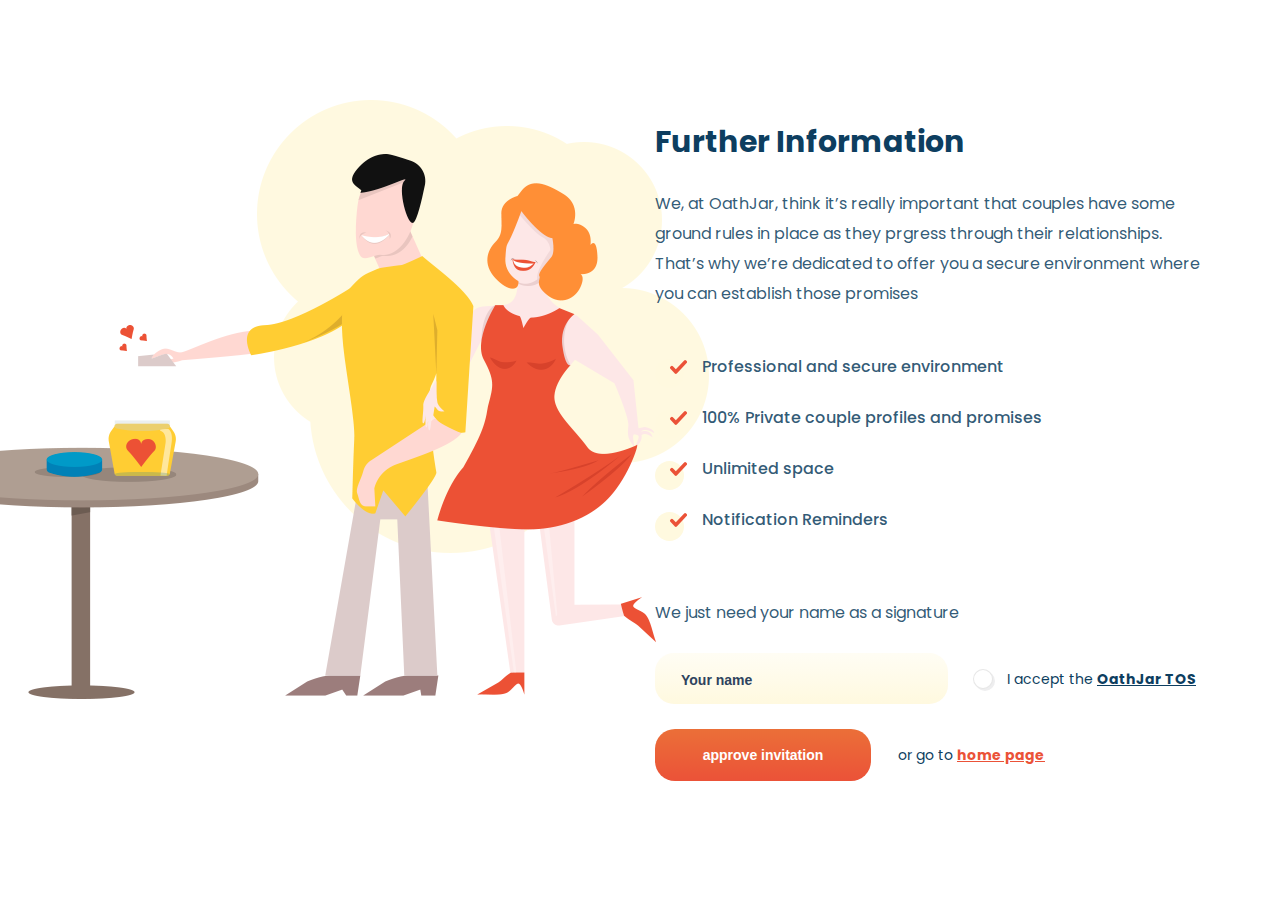
==== HTML_CSS/Invitation_project/index.html @ 03084b68 "add invitation project" ====
<!DOCTYPE html>
<html lang="en">
<head>
    <meta charset="UTF-8">
    <meta name="viewport" content="width=device-width, initial-scale=1.0">
    <title>Document</title>
    <link rel="stylesheet" href="./css/main.css">
    <link rel="stylesheet" href="./css/header.css">
    <link rel="stylesheet" href="./css/further-information.css">
    <link rel="preconnect" href="https://fonts.gstatic.com">
<link href="https://fonts.googleapis.com/css2?family=Poppins:wght@300;400;500;700&display=swap" rel="stylesheet">
</head>
<body>

    <header class="header hidden">
        <div class="container">

            <!-- Logo wrapper -->
            <div class="logo-wrapper">
               <div class="logo">
                   <img src="./img/logo.png" alt="Logo">
               </div>

               <div class="promises-counter">
                   <div class="promises-counter_icon">
                       <img src="./img/icons/promise_icon.svg" alt="promise_icon">
                   </div>
                <div class="promises-counter_number">31,122 +</div>
                   <div class="promises-counter_description">promises</div>
               </div>
            </div>
            <!-- //Logo wrapper -->

            <!-- Header content -->
            <div class="header-content">
                <img class="header_mail-icon" src="./img/header/header-mail-img.png" alt="Header mail">
                <div class="header-invite">You got an Invite!</div>
                <div class="header-title">You have been invited to confirm
                    the following relationship
                </div>
                
            </div>
            <!-- //Header content -->

            <!-- Header mail and Name -->
            <div class="header-names">
                <div class="header-names-left">
                    <div class="header-names__name"> John Smith</div>
                    <div class="header-names__mail">johnsmith@gmail.com</div>
                </div>
                <div class="header-names-button"></div>
                <div class="header-names-right">
                    <div class="header-names__name">Janice Smith</div>
                    <div class="header-names__mail">janicesmith@hotmail.com</div>
                </div>
            </div>   
            <!-- //Header mail and Name -->

            <!-- Scroll section -->
            <div class="scroll">
                <div class="scroll-description">There’s a message inside</div>
                <div class="scroll-bg">
                    <div class="scroll-title">Hi Janice! Check out this great website</div>
                </div>
            </div>
            <!-- //Scroll section -->

            <div class="link-circle">
                <div class="link-circle-inner"></div>
            </div>

        </div>
    </header>
    
    <div class="further-information-wrapper">
            <div class="container">
                <div class="further-information-content">
                    <h2 class="title-2">Further Information</h2>

                    <p>
                        We, at OathJar, think it’s really important that 
                    couples have some ground rules in place as they prgress
                    through their relationships. That’s why we’re dedicated
                    to offer you a secure environment where you can establish
                    those promises
                    </p>

                    <ul class="checklist">
                        <li>Professional and secure environment</li>
                        <li>100% Private couple profiles and promises</li>
                        <li>Unlimited space</li>
                        <li>Notification Reminders</li>
                    </ul>  
                    
                      <p>We just need your name as a signature</p>

                      <form class="form" action="">
                          <div class="form-group">
                            <input class="input" type="text" placeholder="Your name">
                            <label class="form-label">
                                <input class="checkbox" type="checkbox">
                                <span class="checkbox-fake"></span>
                                <span class="checkbox-description">
                                    I accept the <a href="#">OathJar TOS</a> 
                                </span>
                            </label>
                        </div>
                        <div class="form-group">
                            <input class="submit" type="submit" value="approve invitation">
                            <div class="form-notice">or go to <a href="#">home page</a></div>
                        </div>
                      </form>

                </div>
            </div>
    </div>

</body>
</html>
---- HTML_CSS/Invitation_project/css/main.css ----
* {
  box-sizing: border-box;
}

body {
  margin: 0;
  padding: 0;
  font-family: "Poppins", sans-serif;
}

.container {
  width: 1140px;
  margin: 0 auto;
}

.hidden {
  display: none;
}

.title-2 {
  color: #0d3e60;
  font-size: 30px;
  font-weight: 700;
  line-height: 24px;
  margin-bottom: 35px;
}

.checklist {
  margin: 0;
  padding: 0;
  padding-top: 15px;
  margin-bottom: 60px;
  font-family: Poppins;
  font-size: 16px;
  font-weight: 500;
  line-height: 36px;
  list-style-type: none;
}

.checklist li {
  margin-bottom: 15px;
  position: relative;
  padding-left: 47px;
}

.checklist li::before {
  display: block;
  width: 32px;
  height: 29px;
  content: "";
  left: 0;
  top: 10px;
  position: absolute;
  background-image: url("../img/icons/tickbox.svg");
  background-repeat: no-repeat;
  background-position: center;
}

.form {
}
.input {
  width: 293px;
  height: 51px;
  padding-left: 26px;
  padding-right: 26px;
  padding-top: 5px;
  border-radius: 19px;
  border: none;
  background-color: #fff9df;
  background-image: linear-gradient(to top, #fff9df 0%, #fffdf4 100%);
  /* Style for "Your name" */
  color: #2e435e;
  font-size: 14px;
  font-weight: 700;
  line-height: 1;
  margin-right: 25px;
}

::placeholder {
  color: #2e435e;
}

.input:focus {
  outline: none;
}

.checkbox {
  display: none;
}

.checkbox-fake {
  border-radius: 20px;
  display: inline-block;
  vertical-align: middle;
  margin-right: 10px;
  width: 20px;
  height: 20px;
  box-shadow: 2px 2px 0 rgba(14, 15, 33, 0.07);
  border: 1px solid rgba(194, 194, 194, 0.4);
  background-color: #ffffff;
  position: relative;
}

.checkbox-fake::after {
  content: "";
  border-radius: 8px;
  display: block;
  width: 0px;
  height: 0px;
  background-color: #eb5238;
  left: 50%;
  top: 50%;
  position: absolute;
  transform: translate(-50%, -50%);
  transition: 0.2s ease-in;
}

.checkbox:checked + .checkbox-fake::after {
  width: 11px;
  height: 11px;
}

.checkbox-description {
  color: #0d3e60;
  font-size: 14px;
  font-weight: 400;
  line-height: 30px;
  display: inline-block;
  vertical-align: middle;
}

.checkbox-description a {
  color: #0d3e60;
  font-weight: 700;
  text-decoration: underline;
}

.submit {
  /* Style for "approve in" */
  color: #ffffff;
  font-size: 14px;
  font-weight: 700;
  line-height: 30px;
  margin-right: 27px;

  /* Button style */
  border: none;
  cursor: pointer;
  width: 216px;
  height: 52px;
  border-radius: 20px;
  background-color: #eb5238;
  background-image: linear-gradient(to top, #eb5238 0%, #eb6f38 100%);
}

.submit:hover {
  background-image: linear-gradient(to top, #eb6f38 0%, #eb5238 100%);
}

.submit:focus {
  outline: none;
}

.form-label {
  cursor: pointer;
}

.form-notice {
  /* Style for "or go to h" */
  color: #0d3e60;
  font-size: 14px;
  font-weight: 400;
  line-height: 24px;
}

.form-notice a {
  /* Text style for "home page" */
  font-weight: 700;
  text-decoration: underline;
  color: #eb5238;
}

.form-group {
  display: flex;
  flex-direction: row;
  align-items: center;
  margin-bottom: 25px;
}
---- HTML_CSS/Invitation_project/css/header.css ----
.header {
  position: relative;
  padding-top: 92px;
  padding-bottom: 410px;
  width: 100%;
  /* height: 1195px; */
  background-color: #fffef9;
  background-image: url("../img/illustration/illustration_header.png"),
    linear-gradient(to top, #ffffff 0%, #fff9df 100%);
  background-repeat: no-repeat;
  background-position: center bottom, top left;
  background-size: 100% auto;
}

.logo-wrapper {
  display: flex;
  justify-content: space-between;
  align-items: flex-end;
  margin-bottom: 23px;
}

.promises-counter_icon {
  margin-bottom: 8px;
}
.promises-counter_number {
  color: #0d3e60;
  font-size: 20px;
  font-weight: 700;
  line-height: 1;
  margin-bottom: 4px;
}
.promises-counter_description {
  color: #0d3e60;
  font-size: 16px;
  font-weight: 300;
  line-height: 1;
}

.header-content {
  text-align: center;
  max-width: 650px;
  margin-left: auto;
  margin-right: auto;
}

.header_mail-icon {
  margin-bottom: 30px;
}

.header-invite {
  color: #eb5238;
  font-size: 20px;
  font-weight: 300;
  line-height: 1;
  margin-bottom: 21px;
}

.header-title {
  color: #0d3e60;
  font-size: 38px;
  font-weight: 700;
  line-height: 1;
  margin-bottom: 36px;
}

.header-names {
  display: block;
  margin-bottom: 60px;
  margin-left: auto;
  margin-right: auto;
  display: flex;
  justify-content: center;
}

.header-names-left {
  text-align: right;
}

.header-names-right {
  text-align: left;
}

.header-names__name {
  color: #eb5238;
  font-size: 22px;
  font-weight: 700;
  line-height: 40px;
}

.header-names__mail {
  color: #0d3e60;
  font-size: 16px;
  font-weight: 700;
  line-height: 36px;
}

.header-names-button {
  width: 91px;
  height: 91px;
  margin-left: 37px;
  margin-right: 37px;
  background-color: #ed543a;
  border-radius: 60px;
  background-image: url("../img/icons/icon-heart.svg");
  background-repeat: no-repeat;
  background-position: center;
  position: relative;
}
.header-names-button::after {
  content: "+";
  display: block;
  position: absolute;
  width: 37px;
  height: 37px;
  background-color: #ffcc36;
  border-radius: 20px;
  bottom: 15px;
  left: 50%;
  transform: translate(-50%, 100%);
  /* Style for "+" */
  color: #ffffff;
  font-size: 30px;
  font-weight: 300;
  line-height: 37px;
  text-align: center;
}

.scroll-description {
  color: #0d3e60;
  font-size: 16px;
  font-weight: 300;
  line-height: 24px;
  margin-bottom: 16px;
  text-align: center;
}

.scroll-bg {
  /* Style for "scroll bod" */
  max-width: 750px;
  height: 122px;
  background-color: #fff9df;
  position: relative;
  text-align: center;
  padding: 0 50px;
  display: flex;
  justify-content: center;
  align-items: center;
  margin-left: auto;
  margin-right: auto;
}

.scroll-bg::before {
  content: "";
  width: 73px;
  height: 174px;
  display: block;
  position: absolute;
  top: -28px;
  left: -23px;
  background-image: url("../img/header/left_scroll.svg");
  background-repeat: no-repeat;
  background-position: center;
}

.scroll-bg::after {
  content: "";
  width: 73px;
  height: 174px;
  display: block;
  position: absolute;
  top: -28px;
  right: -23px;
  background-image: url("../img/header/right_scroll.svg");
  background-repeat: no-repeat;
  background-position: center;
}

.scroll-title {
  color: #8d8b80;
  font-size: 18px;
  font-weight: 500;
  line-height: 24px;
}

.link-circle {
  display: block;
  width: 81px;
  height: 81px;
  border-radius: 50px;
  background-color: rgba(235, 82, 56, 0.2);
  position: absolute;
  bottom: 0;
  left: 50%;
  transform: translateX(-50%);
}

.link-circle-inner {
  width: 55px;
  height: 55px;
  background-color: #eb5238;
  border-radius: 50px;
  background-image: url("../img/icons/arrow-down.svg");
  background-repeat: no-repeat;
  background-position: center;
  position: absolute;
  left: 13px;
  top: 13px;
  z-index: 2;
}
---- HTML_CSS/Invitation_project/css/further-information.css ----
.further-information-wrapper {
  background-image: url("../img/illustration/illustration.png");
  background-repeat: no-repeat;
  background-position: left 100px;
  padding-top: 105px;
  padding-bottom: 65px;
}

.further-information-content {
  width: 555px;
  margin-left: auto;
  color: rgba(13, 62, 96, 0.86);
  font-size: 16px;
  font-weight: 400;
  line-height: 1.875;
  margin-bottom: 40px;
}

.further-information-content p {
  margin-bottom: 25px;
}
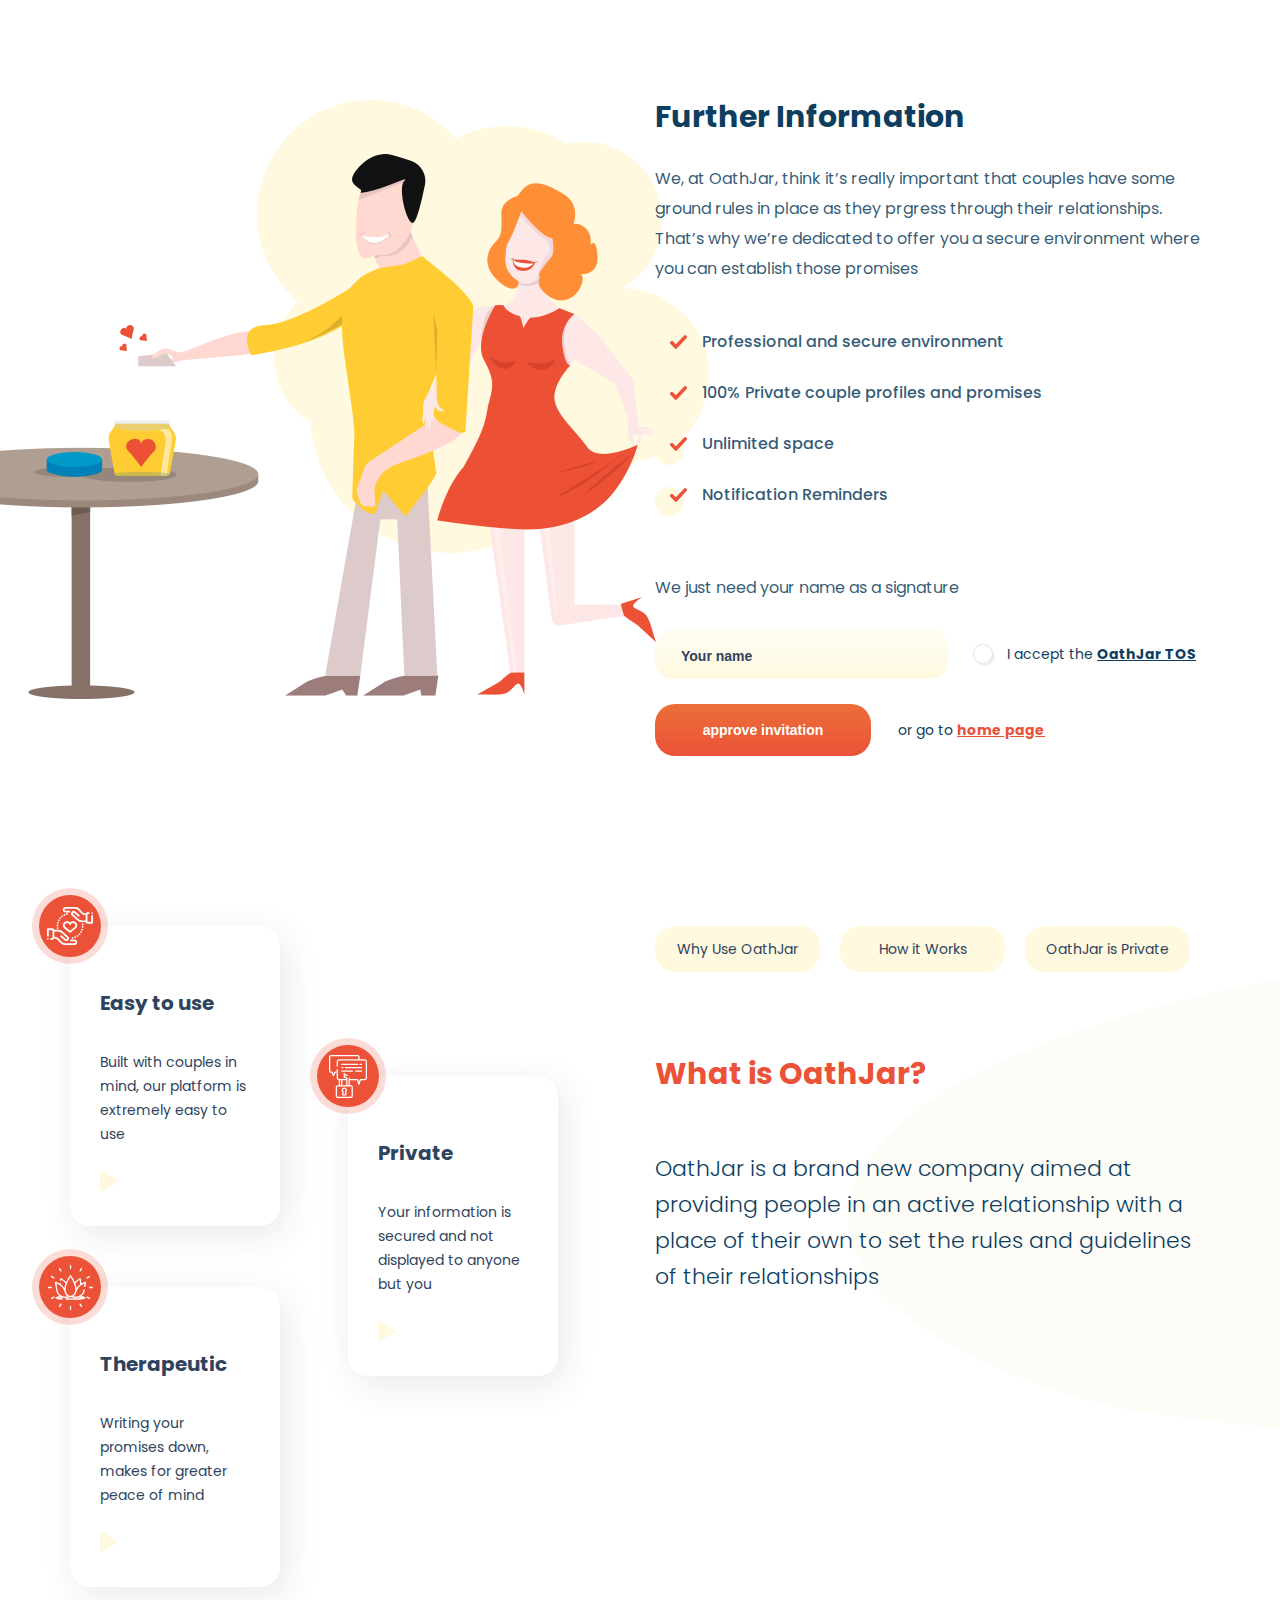
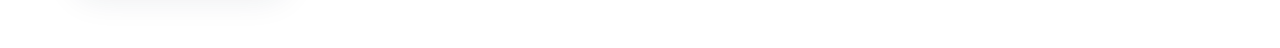
==== commit 890bb3a9: "change about section" ====
--- a/HTML_CSS/Invitation_project/index.html
+++ b/HTML_CSS/Invitation_project/index.html
@@ -7,6 +7,8 @@
     <link rel="stylesheet" href="./css/main.css">
     <link rel="stylesheet" href="./css/header.css">
     <link rel="stylesheet" href="./css/further-information.css">
+    <link rel="stylesheet" href="./css/about.css">
+    <link rel="stylesheet" href="./css/card.css">
     <link rel="preconnect" href="https://fonts.gstatic.com">
 <link href="https://fonts.googleapis.com/css2?family=Poppins:wght@300;400;500;700&display=swap" rel="stylesheet">
 </head>
@@ -115,5 +117,93 @@
             </div>
     </div>
 
+    <div class="about-wrapper">
+        <div class="container justify-between">
+            <div class="about-cards">
+
+                <!-- cards-1-column -->
+                <div class="cards-1-column">
+                    <div class="card">
+                        <div class="card-circle">
+                            <div class="card-circle-inner">
+                                <!-- <img src="./img/icons-cards/icon-easy-to-use.svg" alt="Easy to use"> -->
+                               <svg xmlns="http://www.w3.org/2000/svg" width="46" height="38" viewBox="0 0 46 38"><g><g><path class="svg-path" fill="#fff" d="M30.224 35.291c0 1.494-1.244 2.709-2.772 2.709h-9.384a6.574 6.574 0 0 1-5.02-2.3l-2.244-2.636a4.765 4.765 0 0 0-3.612-1.666 2.23 2.23 0 0 1-2.065 1.363h-.933a.888.888 0 0 1-.898-.878c0-.484.402-.877.898-.877h.933c.237 0 .43-.189.43-.42V23.55a.426.426 0 0 0-.43-.42h-3.33v5.54a.888.888 0 0 1-.899.878.888.888 0 0 1-.898-.877v-6.42c0-.484.402-.877.898-.877h4.229c.922 0 1.714.55 2.052 1.332h3.482c2.1 0 4.087.784 5.597 2.209l4.844 4.567a2.59 2.59 0 0 1 .108 3.66 2.703 2.703 0 0 1-1.97.84 2.704 2.704 0 0 1-1.81-.686l-3.802-3.406a.864.864 0 0 1-.055-1.24.913.913 0 0 1 1.269-.054l3.802 3.406a.899.899 0 0 0 1.245-.051.853.853 0 0 0-.035-1.205l-4.843-4.568a6.309 6.309 0 0 0-4.35-1.717H7.354v5.185a6.568 6.568 0 0 1 4.831 2.296l2.244 2.635a4.765 4.765 0 0 0 3.64 1.667h9.383a.966.966 0 0 0 .976-.953.966.966 0 0 0-.976-.953h-3.486a.888.888 0 0 1-.898-.878c0-.485.402-.878.898-.878h3.486c1.529 0 2.772 1.215 2.772 2.71zM46 8.986v6.762a.888.888 0 0 1-.898.878h-4.23c-.92 0-1.713-.55-2.051-1.332h-3.483a8.12 8.12 0 0 1-5.597-2.209l-4.843-4.568a2.59 2.59 0 0 1-.108-3.66 2.73 2.73 0 0 1 3.78-.153l3.802 3.405c.366.328.39.883.055 1.24a.913.913 0 0 1-1.27.055l-3.802-3.406a.899.899 0 0 0-1.245.05.853.853 0 0 0 .036 1.206l4.843 4.568a6.31 6.31 0 0 0 4.35 1.716h3.307V8.353a6.567 6.567 0 0 1-4.832-2.295L31.57 3.422a4.765 4.765 0 0 0-3.639-1.667h-9.383a.966.966 0 0 0-.976.953c0 .526.438.954.976.954h3.837c.496 0 .898.393.898.878a.888.888 0 0 1-.898.877h-3.837c-1.529 0-2.772-1.215-2.772-2.708 0-1.494 1.243-2.71 2.772-2.71h9.383c1.946 0 3.776.84 5.02 2.3l2.245 2.636a4.764 4.764 0 0 0 3.612 1.667 2.23 2.23 0 0 1 2.065-1.364h.867c.496 0 .898.394.898.878a.888.888 0 0 1-.898.878h-.867a.426.426 0 0 0-.43.42v7.036c0 .232.193.42.43.42h3.33V8.986c0-.485.402-.878.898-.878.497 0 .899.393.899.878zm-17.446 22.03l-.019.008a.913.913 0 0 1-.358.074.9.9 0 0 1-.824-.528.87.87 0 0 1 .465-1.155.906.906 0 0 1 1.187.439.871.871 0 0 1-.45 1.162zm2.499-1.417l-.011.009a.908.908 0 0 1-.53.17.904.904 0 0 1-.726-.36.865.865 0 0 1 .194-1.227.916.916 0 0 1 1.258.185.861.861 0 0 1-.185 1.223zm-5.251 2.28l-.027.006a.893.893 0 0 1-1.051-.697.879.879 0 0 1 .708-1.026.899.899 0 0 1 1.061.677.877.877 0 0 1-.691 1.04zm7.38-4.174a.905.905 0 0 1-.675.298.907.907 0 0 1-.587-.213.864.864 0 0 1-.074-1.259.913.913 0 0 1 1.269-.064.864.864 0 0 1 .066 1.238zm-.56-.49l-.11-.096.1.088zM36 22.801l-.004.012a.896.896 0 0 1-1.123.58.874.874 0 0 1-.594-1.096.904.904 0 0 1 1.121-.588c.475.14.744.628.6 1.092zm-.175-4.603a.893.893 0 0 1-1.04-.698.879.879 0 0 1 .697-1.034.898.898 0 0 1 1.069.713.88.88 0 0 1-.726 1.019zm.718 1.832a.89.89 0 0 1-.949.813.885.885 0 0 1-.84-.962.894.894 0 0 1 .973-.798.884.884 0 0 1 .816.947zm-1.684 5.373l-.781-.433.78.434a.895.895 0 0 1-.785.457.916.916 0 0 1-.43-.107.871.871 0 0 1-.36-1.194l.013-.022a.91.91 0 0 1 1.225-.331c.431.239.583.774.338 1.196zM17.827 8.67a.916.916 0 0 1-1.21-.391.865.865 0 0 1 .399-1.176l.008-.004a.908.908 0 0 1 1.205.393.868.868 0 0 1-.402 1.178zm2.34-.85a.894.894 0 0 1-1.092-.631.878.878 0 0 1 .647-1.07l.02-.005a.9.9 0 0 1 1.086.646.877.877 0 0 1-.662 1.06zm-4.448 2.17l-.012.01a.909.909 0 0 1-.559.19.905.905 0 0 1-.703-.33.864.864 0 0 1 .143-1.234l.56.687-.557-.689a.914.914 0 0 1 1.262.134.863.863 0 0 1-.134 1.232zm-4.022 6.08a.896.896 0 0 1-1.084.64.876.876 0 0 1-.661-1.059l.009-.032a.9.9 0 0 1 1.103-.616.876.876 0 0 1 .633 1.067zm-.36 2.428a.89.89 0 0 1-.898.846h-.027a.887.887 0 0 1-.87-.936.891.891 0 0 1 .95-.826.886.886 0 0 1 .845.916zm1.24-4.717a.912.912 0 0 1-1.2.396.868.868 0 0 1-.41-1.175l.014-.028a.909.909 0 0 1 1.213-.37.868.868 0 0 1 .383 1.177zm1.362-2.059a.906.906 0 0 1-.702.33.907.907 0 0 1-.558-.19.864.864 0 0 1-.146-1.233l.018-.022a.913.913 0 0 1 1.266-.115c.38.308.433.858.122 1.23zM10.78 21.957a.888.888 0 0 1-1.042-.705l-.001-.009a.88.88 0 0 1 .726-1.019.897.897 0 0 1 1.042.71.883.883 0 0 1-.725 1.023zm19.475-3.61c0 1.09-.435 2.115-1.226 2.885a.897.897 0 0 1-.074.065l-5.337 4.154a.91.91 0 0 1-1.117.001l-5.12-3.96-.017-.014a4.03 4.03 0 0 1-1.502-3.132c0-2.247 1.872-4.076 4.172-4.076 1.17 0 2.253.471 3.025 1.266a4.207 4.207 0 0 1 3.024-1.266c2.3 0 4.172 1.829 4.172 4.076zm-1.797 0c0-1.28-1.065-2.321-2.375-2.321a2.37 2.37 0 0 0-2.194 1.433.899.899 0 0 1-.83.542.899.899 0 0 1-.83-.542 2.37 2.37 0 0 0-2.195-1.433c-1.31 0-2.375 1.041-2.375 2.32 0 .687.309 1.334.847 1.777l4.551 3.52 4.736-3.686c.43-.434.665-1.005.665-1.61zM.9 31.009c.494 0 .894.391.894.875 0 .482-.4.874-.895.874a.885.885 0 0 1-.895-.874c0-.484.4-.875.895-.875zM45.1 5.242c.495 0 .896.391.896.874s-.401.875-.896.875a.885.885 0 0 1-.895-.875c0-.483.4-.874.895-.874z"/></g></g></svg>
+    
+                            </div>
+                        </div>
+                        <div class="card__title">Easy to use</div>
+                        <div class="card__content">Built with couples in mind, our platform is extremely easy to use</div>
+                        <div class="card__read-more">
+                            <a class="card__read-more-link" href="#">
+                                <span class="card__read-more-text">learn more</span>
+                                <svg xmlns="http://www.w3.org/2000/svg" width="18" height="20" viewBox="0 0 18 20"><g><g><path class="icon-read-more" fill="#fff9df" d="M17.141 8.776l-5.209-3.018C10.77 5.082 8.87 3.98 7.704 3.308L2.304.29C1.142-.386 0 .156 0 1.495v17.011c0 1.334 1.142 1.879 2.305 1.206l5.304-3.018c1.165-.673 3.115-1.774 4.277-2.45l5.234-3.018c1.16-.676 1.181-1.777.021-2.45z"/></g></g></svg>
+                            </a>
+                        </div>
+                    </div>
+    
+                    <div class="card">
+                        <div class="card-circle">
+                            <div class="card-circle-inner">
+                                <!-- <img src="./img/icons-cards/icon-easy-to-use.svg" alt="Easy to use"> -->
+                               <svg xmlns="http://www.w3.org/2000/svg" xmlns:xlink="http://www.w3.org/1999/xlink" width="45" height="45" viewBox="0 0 45 45"><defs><path class="svg-path" id="t0ffa" d="M251.035 2430.215c.174-1.041.358-2.022.498-2.743-.862.342-2.13.937-3.408 1.864-1.848 1.338-3.19 2.972-3.993 4.856-.223.523-.465 1.03-.72 1.507-.402 1.66-1.29 3.59-3.228 4.703 1.908.303 3.605.23 5.067-.217 4.26-1.302 5.132-5.25 5.298-6.429a.69.69 0 0 1 1.364.192c-.309 2.198-1.484 4.77-3.841 6.393.846.077 1.583.163 2.182.256 1.289.2 2.356.434 2.356 1.271 0 .814-1.056 1.027-1.686 1.154-.752.152-1.818.287-3.169.402-2.743.234-6.385.363-10.255.363-1.527 0-3.047-.021-4.518-.062a.689.689 0 1 1 .039-1.377c1.457.04 2.964.061 4.479.061 5.452 0 9.591-.253 11.906-.54-.912-.116-2.174-.233-3.877-.331-.968.282-2.016.424-3.139.424-1.373 0-2.858-.212-4.443-.633h-.896c-1.585.42-3.07.633-4.443.633-1.123 0-2.17-.142-3.137-.424-1.704.098-2.967.215-3.878.33.857.11 2.07.226 3.775.326a.689.689 0 1 1-.08 1.375c-1.91-.112-3.503-.264-4.608-.44-1.253-.198-2.29-.43-2.29-1.26 0-.838 1.066-1.072 2.355-1.272a35.39 35.39 0 0 1 2.168-.254c-2.48-1.695-3.634-4.422-3.87-6.748-.292-2.887-1.155-6.983-1.164-7.024a.69.69 0 0 1 .85-.809c.085.023 1.838.494 3.89 1.75a.689.689 0 0 1 1.364.156c-.011.258-.017.514-.018.764 1.42 1.078 2.561 2.326 3.405 3.727.153-1.434.566-3.016 1.235-4.734-1.199-1.528-2.59-2.748-4.146-3.639l-.063.33a.689.689 0 0 1-1.354-.25c.144-.78.267-1.262.273-1.282a.689.689 0 0 1 .968-.449c1.851.9 3.504 2.195 4.926 3.856.185-.41.383-.827.595-1.25 1.485-2.974 3.073-5.154 3.14-5.246a.689.689 0 0 1 1.112 0c.15.204 2.16 2.98 3.738 6.491 1.422-1.658 3.073-2.952 4.923-3.85a.689.689 0 0 1 .968.448c.027.106.582 2.294.704 4.923 2.048-1.252 3.797-1.722 3.882-1.745a.689.689 0 0 1 .85.81 101.96 101.96 0 0 0-.726 3.87.69.69 0 0 1-1.36-.227zm-16.22 10.186c-1.938-1.112-2.825-3.04-3.227-4.7a19.25 19.25 0 0 1-.72-1.51c-.803-1.883-2.146-3.517-3.994-4.855a15.854 15.854 0 0 0-3.407-1.865c.284 1.454.743 3.969.947 5.985.258 2.544 1.795 5.647 5.334 6.729 1.462.447 3.16.519 5.067.216zm2.685-19.283c-1.507 2.27-5.502 8.836-4.718 13.55.364 2.187 1.28 3.715 2.723 4.541 1.018.583 1.942.592 1.981.593h.031c.208 0 3.86-.076 4.701-5.134.783-4.714-3.211-11.28-4.718-13.55zm9.534 7.314c-.007-1.868-.294-3.638-.494-4.646-1.555.89-2.945 2.11-4.144 3.636.595 1.54 1.062 3.164 1.23 4.741.845-1.403 1.986-2.652 3.408-3.731zm-8.845-18.743v2.57a.689.689 0 1 1-1.378 0v-2.57a.689.689 0 0 1 1.378 0zm0 41.05v2.572a.689.689 0 0 1-1.378 0v-2.571a.689.689 0 1 1 1.378 0zm-9.965-35.305a.687.687 0 0 1-.94-.252l-1.286-2.227a.688.688 0 1 1 1.193-.689l1.285 2.227c.19.33.078.75-.252.941zm20.526 35.551a.686.686 0 0 1-.941-.252l-1.286-2.226a.689.689 0 0 1 1.193-.69l1.286 2.228c.19.33.077.75-.252.94zm-27.316-28.76a.688.688 0 0 1-.941.251l-2.227-1.285a.689.689 0 1 1 .69-1.193l2.226 1.285c.33.19.442.612.252.941zm35.551 20.525a.689.689 0 0 1-.94.252l-2.227-1.286a.688.688 0 1 1 .689-1.193l2.226 1.286c.33.19.443.611.252.94zm-38.036-11.25c0 .38-.309.689-.69.689h-2.57a.689.689 0 1 1 0-1.378h2.57c.381 0 .69.309.69.689zm41.05 0c0 .38-.307.689-.688.689h-2.571a.689.689 0 1 1 0-1.378h2.571c.38 0 .689.309.689.689zm-38.817 10.216l-2.227 1.286a.69.69 0 0 1-.689-1.193l2.227-1.286a.689.689 0 0 1 .689 1.193zm35.551-20.525l-2.226 1.285a.688.688 0 1 1-.69-1.193l2.227-1.285a.69.69 0 0 1 .69 1.193zm-28.257 27.316l-1.285 2.226a.688.688 0 1 1-1.193-.688l1.285-2.227a.689.689 0 1 1 1.193.689zm20.526-35.552l-1.286 2.227a.689.689 0 0 1-1.193-.689l1.286-2.227a.689.689 0 0 1 1.193.69z"/></defs><g><g transform="translate(-215 -2409)"><use fill="#fff" xlink:href="#t0ffa"/></g></g></svg>
+    
+                            </div>
+                        </div>
+                        <div class="card__title">Therapeutic</div>
+                        <div class="card__content">Writing your promises down, makes for greater peace of mind</div>
+                        <div class="card__read-more">
+                            <a class="card__read-more-link" href="#">
+                                <span class="card__read-more-text">learn more</span>
+                                <svg xmlns="http://www.w3.org/2000/svg" width="18" height="20" viewBox="0 0 18 20"><g><g><path class="icon-read-more" fill="#fff9df" d="M17.141 8.776l-5.209-3.018C10.77 5.082 8.87 3.98 7.704 3.308L2.304.29C1.142-.386 0 .156 0 1.495v17.011c0 1.334 1.142 1.879 2.305 1.206l5.304-3.018c1.165-.673 3.115-1.774 4.277-2.45l5.234-3.018c1.16-.676 1.181-1.777.021-2.45z"/></g></g></svg>
+                            </a>
+                        </div>
+                    </div>
+                </div>
+                <!-- //cards-1-column -->
+
+                <!-- cards-2-column -->
+                <div class="cards-2-column">
+                    
+                <div class="card">
+                    <div class="card-circle">
+                        <div class="card-circle-inner">
+                            <!-- <img src="./img/icons-cards/icon-easy-to-use.svg" alt="Easy to use"> -->
+                           <svg xmlns="http://www.w3.org/2000/svg" xmlns:xlink="http://www.w3.org/1999/xlink" width="38" height="43" viewBox="0 0 38 43"><defs><path class="svg-path" id="2z6ba" d="M534 2207.735v16.056c0 1.312-1.057 2.38-2.356 2.38h-3.808l-1.316 4.385a.626.626 0 0 1-.599.449.626.626 0 0 1-.599-.449l-1.316-4.386h-7.15v4.968h1.016c1.096 0 1.987.898 1.987 2.003v8.856a1.998 1.998 0 0 1-1.987 2.003h-13.127a1.998 1.998 0 0 1-1.988-2.003v-8.856c0-1.105.892-2.003 1.988-2.003h1.016v-4.979a2.374 2.374 0 0 1-2.136-2.368v-4.98h-1.278l-1.634 3.145a.625.625 0 0 1-1.154-.112l-.9-3.034h-.728a1.942 1.942 0 0 1-1.931-1.95v-13.91c0-1.076.866-1.95 1.93-1.95h26.804c1.033 0 1.874.849 1.874 1.893v2.462h5.036c1.299 0 2.356 1.068 2.356 2.38zm-16.128 24.664h-13.127a.74.74 0 0 0-.736.742v8.856c0 .409.33.742.736.742h13.127a.74.74 0 0 0 .736-.742v-8.856a.74.74 0 0 0-.736-.742zm-9.775-1.261v-4.968h-1.085v4.968zm5.172 0v-4.968h-3.921v4.968zm19.48-7.347v-16.056c0-.617-.496-1.12-1.105-1.12H505.98c-.609 0-1.104.503-1.104 1.12v4.287c0 .354-.291.64-.645.63-.343-.01-.607-.311-.607-.657v-4.26c0-1.312 1.057-2.38 2.356-2.38h19.376v-2.462a.628.628 0 0 0-.623-.632H497.93a.685.685 0 0 0-.68.688v13.911c0 .38.305.69.68.69h1.193c.277 0 .52.182.6.45l.593 1.998 1.096-2.11a.625.625 0 0 1 .555-.339h1.657v-1.857c0-.355.291-.641.645-.63.343.01.607.311.607.656v8.073c0 .616.495 1.118 1.104 1.118h7.209a1.977 1.977 0 0 0-1.256-1.318v.275c0 .355-.29.64-.645.63-.342-.01-.606-.311-.606-.657v-4.345c0-.354.29-.64.645-.63.342.01.606.312.606.657v.388a5.489 5.489 0 0 1 2.58.996.612.612 0 0 1 .14.835.604.604 0 0 1-.875.184 4.249 4.249 0 0 0-1.845-.744v1.109a3.236 3.236 0 0 1 2.586 3.174v5.675h1.085v-5.675c0-.424-.061-.834-.175-1.222-.101-.344.11-.7.456-.781l.016-.004a.61.61 0 0 1 .726.421c.098.333.166.677.2 1.032h7.643c.276 0 .519.183.599.448l.851 2.838.851-2.838a.627.627 0 0 1 .6-.448h4.272c.609 0 1.104-.502 1.104-1.118zm-7.3-13.46c0 .348-.28.63-.626.63H508.64a.628.628 0 0 1-.626-.63c0-.348.28-.63.626-.63h16.184c.346 0 .626.282.626.63zm3.67 0c0 .348-.28.63-.625.63h-1.502a.628.628 0 0 1-.626-.63c0-.348.28-.63.626-.63h1.502c.345 0 .625.282.625.63zm0 3.279c0 .348-.28.63-.625.63h-16.185a.628.628 0 0 1-.625-.63c0-.349.28-.63.625-.63h16.185c.345 0 .625.281.625.63zm-18.353 0c0 .348-.28.63-.626.63h-1.501a.628.628 0 0 1-.626-.63c0-.349.28-.63.626-.63h1.501c.346 0 .626.281.626.63zm9.385 3.446c0 .349-.28.63-.625.63h-10.804a.628.628 0 0 1-.625-.63c0-.348.28-.63.625-.63h10.804c.345 0 .625.282.625.63zm8.927 0c0 .349-.28.63-.626.63h-5.84a.628.628 0 0 1-.625-.63c0-.348.28-.63.625-.63h5.84c.346 0 .626.282.626.63zm-15.539 23.017c.073.378-.024.766-.267 1.063a1.268 1.268 0 0 1-.984.468h-1.959c-.382 0-.74-.17-.984-.468a1.288 1.288 0 0 1-.267-1.063l.38-1.97a2.674 2.674 0 0 1-.76-2.19 2.648 2.648 0 0 1 2.314-2.321 2.63 2.63 0 0 1 2.049.658 2.661 2.661 0 0 1 .097 3.854zm-1.43-2.722a1.395 1.395 0 0 0 .117-2.16 1.354 1.354 0 0 0-1.077-.345c-.628.07-1.135.579-1.208 1.21-.058.513.153.997.566 1.295.2.144.297.391.25.633l-.451 2.33c-.001.005-.002.011.005.02.007.009.014.009.018.009h1.958c.005 0 .012 0 .019-.009a.02.02 0 0 0 .005-.02l-.451-2.33a.633.633 0 0 1 .25-.633z"/></defs><g><g transform="translate(-496 -2201)"><use fill="#0d3e60" xlink:href="#2z6ba"/></g></g></svg>
+
+                        </div>
+                    </div>
+                    <div class="card__title">Private</div>
+                    <div class="card__content">Your information is secured and not displayed to anyone but you</div>
+                    <div class="card__read-more">
+                        <a class="card__read-more-link" href="#">
+                            <span class="card__read-more-text">learn more</span>
+                            <svg xmlns="http://www.w3.org/2000/svg" width="18" height="20" viewBox="0 0 18 20"><g><g><path class="icon-read-more" fill="#fff9df" d="M17.141 8.776l-5.209-3.018C10.77 5.082 8.87 3.98 7.704 3.308L2.304.29C1.142-.386 0 .156 0 1.495v17.011c0 1.334 1.142 1.879 2.305 1.206l5.304-3.018c1.165-.673 3.115-1.774 4.277-2.45l5.234-3.018c1.16-.676 1.181-1.777.021-2.45z"/></g></g></svg>
+                        </a>
+                    </div>
+                </div>
+
+                </div>
+                <!-- //cards-2-column -->
+
+               
+
+            </div>
+
+            <div class="about-content">
+                <div class="about-toggle-wrapper">
+                    <a href="#" class="about__toggle">Why Use OathJar</a>
+                    <a href="#" class="about__toggle">How it Works</a>
+                    <a href="#" class="about__toggle">OathJar is Private</a>
+                </div>
+                
+                <h2 class="title-2 title-special">What is OathJar?</h2>
+                
+                <p>OathJar is a brand new company aimed at providing people in 
+                    an active relationship with a place of their own to set the 
+                    rules and guidelines of their relationships</p>
+            </div>
+        </div>
+    </div>
+
 </body>
 </html>--- a/HTML_CSS/Invitation_project/css/main.css
+++ b/HTML_CSS/Invitation_project/css/main.css
@@ -8,9 +8,19 @@
   font-family: "Poppins", sans-serif;
 }
 
+p {
+  margin-top: 0;
+  margin-bottom: 15px;
+}
+
 .container {
   width: 1140px;
   margin: 0 auto;
+}
+
+.justify-between {
+  display: flex;
+  justify-content: space-between;
 }
 
 .hidden {
@@ -23,6 +33,7 @@
   font-weight: 700;
   line-height: 24px;
   margin-bottom: 35px;
+  margin-top: 0;
 }
 
 .checklist {
--- a/HTML_CSS/Invitation_project/css/about.css
+++ b/HTML_CSS/Invitation_project/css/about.css
@@ -0,0 +1,82 @@
+.about-wrapper {
+  position: relative;
+  overflow: hidden;
+  padding-top: 65px;
+}
+
+.about-wrapper::after {
+  content: "";
+  position: absolute;
+  right: -180px;
+  top: 100px;
+  width: 612px;
+  height: 518px;
+  display: block;
+  background-image: url("../img/illustration/Shape_3.svg");
+  background-repeat: no-repeat;
+  background-position: right top;
+  z-index: -1;
+}
+
+.about-cards {
+  width: 488px;
+  display: flex;
+  justify-content: space-between;
+}
+
+.cards-1-column {
+}
+
+.cards-2-column {
+  padding-top: 150px;
+}
+
+.about-content {
+  width: 555px;
+  height: 400px;
+  color: #0d3e60;
+  font-size: 22px;
+  font-weight: 300;
+  line-height: 36px;
+}
+
+.about-content p {
+  margin-bottom: 36px;
+}
+
+.about-toggle-wrapper {
+  display: flex;
+  margin-bottom: 90px;
+}
+
+a.about__toggle,
+.about__toggle {
+  width: 165px;
+  height: 46px;
+  border-radius: 20px;
+  background-color: #fff9df;
+  padding-left: 20px;
+  padding-right: 20px;
+  line-height: 46;
+  margin-right: 20px;
+  cursor: pointer;
+  transition: 0.2s ease-in;
+
+  /* Style for text */
+  color: #2e435e;
+  font-size: 14px;
+  font-weight: 400;
+  line-height: 46px;
+  text-decoration: none;
+  text-align: center;
+}
+
+.about__toggle:hover {
+  background-color: #ff8e39;
+  color: #ffffff;
+}
+
+.title-special {
+  color: #eb5238;
+  margin-bottom: 65px;
+}
--- a/HTML_CSS/Invitation_project/css/card.css
+++ b/HTML_CSS/Invitation_project/css/card.css
@@ -0,0 +1,132 @@
+.card {
+  width: 210px;
+  height: 300px;
+  box-shadow: 6px 9px 35px rgba(25, 40, 66, 0.1);
+  border-radius: 20px;
+  background-color: #ffffff;
+  padding: 65px 30px 35px;
+  display: flex;
+  flex-direction: column;
+  position: relative;
+  transition: all 0.4s ease-in-out;
+  color: #2e435e;
+  margin-bottom: 61px;
+}
+
+.card:hover {
+  box-shadow: 4px 7px 32px rgba(235, 90, 56, 0.52);
+  background-color: #eb5238;
+  background-image: linear-gradient(to top, #eb5238 0%, #eb6f38 100%);
+  color: #ffffff;
+}
+
+.card:hover .card-circle {
+  background-color: rgba(255, 255, 255, 0.2);
+}
+
+.card:hover .card-circle-inner {
+  background-color: #ffffff;
+}
+
+.card:hover .card-circle .svg-path {
+  fill: #0d3e60;
+}
+
+.card:hover .icon-read-more {
+  fill: #ffffff;
+}
+
+.card-circle .svg-path {
+  fill: #ffffff;
+  transition: all 0.4s ease-in-out;
+}
+
+.card__title {
+  /* color: #2e435e; */
+  font-size: 20px;
+  font-weight: 700;
+  line-height: 24px;
+  margin-bottom: 35px;
+}
+.card__content {
+  /* color: #2e435e; */
+  font-size: 14px;
+  font-weight: 400;
+  line-height: 24px;
+}
+.card__read-more {
+  margin-top: auto;
+  display: flex;
+  position: relative;
+  height: 20px;
+}
+
+.card__read-more-link {
+  transition: all 0.6s ease-in-out;
+  position: absolute;
+  left: 0;
+  text-decoration: none;
+}
+
+.card:hover .card__read-more-link {
+  /* margin-left: auto; */
+  left: 130px;
+}
+
+.card__read-more-text {
+  display: inline-block;
+  padding-right: 15px;
+  opacity: 0;
+  width: 100px;
+  text-align: right;
+  color: #ffffff;
+  font-size: 12px;
+  font-weight: 400;
+  line-height: 24px;
+  text-decoration: none;
+  position: absolute;
+  top: 0;
+  left: 0;
+  transform: translateX(-100%);
+}
+
+.card:hover .card__read-more-text {
+  opacity: 1;
+}
+
+.card-circle {
+  display: block;
+  width: 76px;
+  height: 76px;
+  border-radius: 50px;
+  background-color: rgba(235, 82, 56, 0.2);
+  position: absolute;
+  top: 0;
+  left: 0;
+  transform: translate(-50%, -50%);
+  transition: all 0.4s ease-in-out;
+}
+
+.card-circle-inner {
+  width: 62px;
+  height: 62px;
+  background-color: #eb5238;
+  border-radius: 50px;
+  display: block;
+  /* background-image: url("../img/icons/arrow-down.svg"); */
+  background-repeat: no-repeat;
+  background-position: center;
+  position: absolute;
+  left: 7px;
+  top: 7px;
+  z-index: 2;
+  display: flex;
+  justify-content: center;
+  align-items: center;
+  transition: all 0.4s ease-in-out;
+}
+
+.icon-read-more {
+  fill: #fff9df;
+  transition: all 0.4s ease-in-out;
+}
